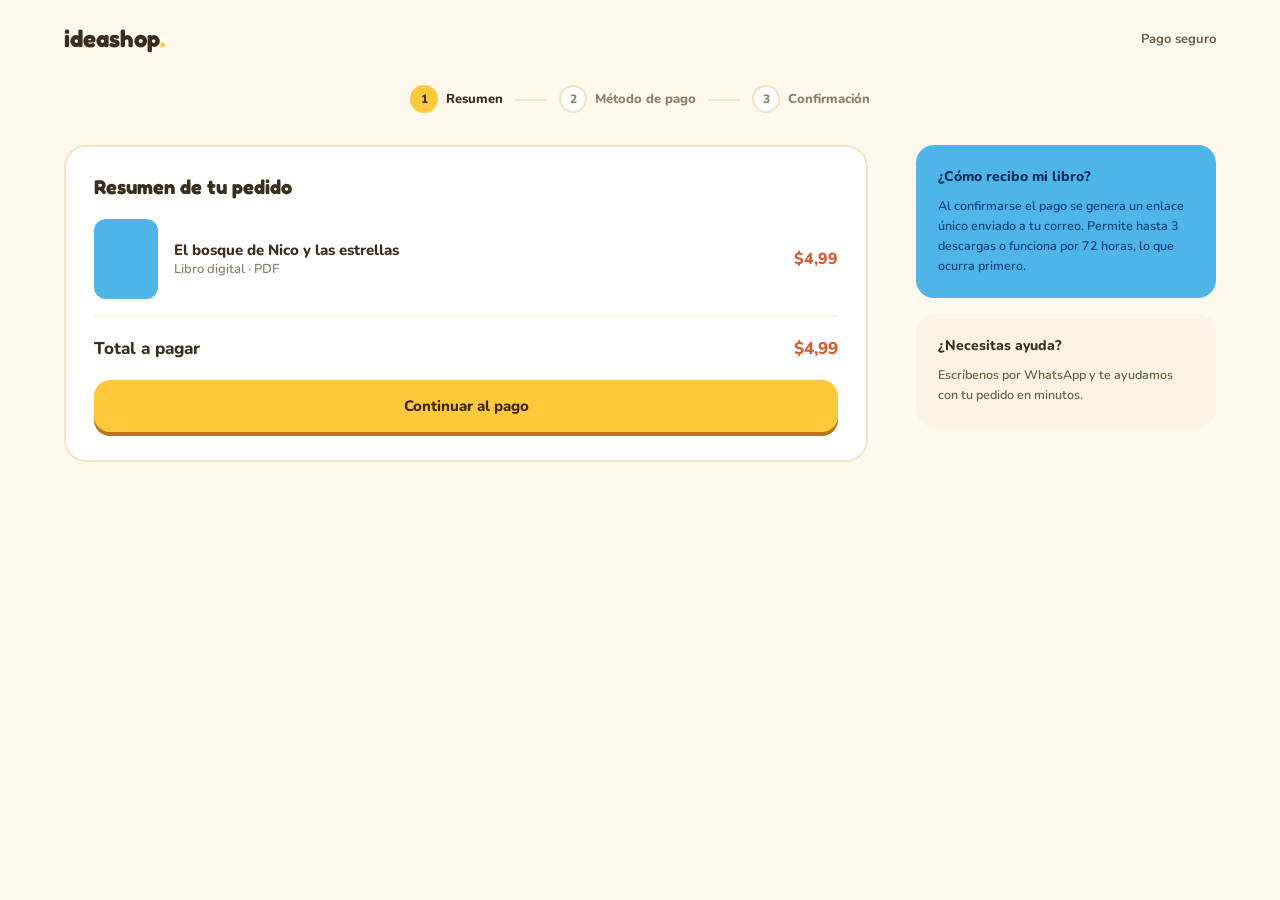
==== public/checkout.html @ 3af10f52 "Primera versión del sitio ideashop kids" ====
<!doctype html>
<html lang="es">
<head>
<meta charset="utf-8">
<meta name="viewport" content="width=device-width, initial-scale=1">
<title>Pago del pedido — ideashop EC</title>
<link rel="preconnect" href="https://fonts.googleapis.com">
<link href="https://fonts.googleapis.com/css2?family=Fredoka:wght@500;600;700&family=Nunito:wght@400;600;700;800&display=swap" rel="stylesheet">
<link rel="stylesheet" href="css/styles.css">
<style>
  .step-circle{width:28px;height:28px;border-radius:50%;font-size:12px;font-weight:800;display:flex;align-items:center;justify-content:center;background:#fff;color:#8A7F6B;border:2px solid #F1E4C6}
  .step-circle.done{background:var(--accent);color:#412402;border-color:var(--accent)}
  .step-label{font-size:13px;font-weight:800;color:#8A7F6B}
  .step-label.done{color:#3A2E1F}
  .pago-panel{background:#fff;border:2px solid #F1E4C6;border-radius:22px;padding:28px;display:flex;flex-direction:column;gap:20px}
  .pago-panel[hidden]{display:none}
  .metodo-btn{text-align:left;background:#FBF4E4;border:2px solid #F1E4C6;border-radius:16px;padding:20px;display:flex;gap:16px;align-items:center;width:100%}
</style>
</head>
<body>

<div style="display:flex;flex-direction:column">

  <header style="display:flex;align-items:center;justify-content:space-between;padding:24px 64px;flex-wrap:wrap;gap:12px">
    <a href="index.html" style="font-family:'Fredoka',sans-serif;font-size:24px;font-weight:700;color:#3A2E1F">
      ideashop<span style="color:var(--accent)">.</span>
    </a>
    <span style="font-size:13px;color:#6B5D48;font-weight:700">Pago seguro</span>
  </header>

  <!-- Indicador de pasos -->
  <div style="display:flex;justify-content:center;gap:12px;padding:8px 64px 0;box-sizing:border-box">
    <div style="display:flex;align-items:center;gap:8px">
      <div class="step-circle done" id="circle1">1</div>
      <span class="step-label done">Resumen</span>
    </div>
    <div style="width:32px;height:2px;background:#F1E4C6;margin-top:14px"></div>
    <div style="display:flex;align-items:center;gap:8px">
      <div class="step-circle" id="circle2">2</div>
      <span class="step-label" id="label2">Método de pago</span>
    </div>
    <div style="width:32px;height:2px;background:#F1E4C6;margin-top:14px"></div>
    <div style="display:flex;align-items:center;gap:8px">
      <div class="step-circle" id="circle3">3</div>
      <span class="step-label" id="label3">Confirmación</span>
    </div>
  </div>

  <section style="padding:32px 64px 72px;display:flex;gap:48px;box-sizing:border-box;align-items:flex-start;flex-wrap:wrap">

    <div style="flex:1;min-width:320px;display:flex;flex-direction:column;gap:24px">

      <!-- PASO 1: resumen -->
      <div class="pago-panel" id="panel-resumen">
        <h2 style="font-size:20px;font-weight:700">Resumen de tu pedido</h2>
        <div style="display:flex;gap:16px;align-items:center;padding-bottom:16px;border-bottom:2px solid #FBF4E4">
          <div style="width:64px;height:80px;border-radius:12px;background:#4FB4E8;flex-shrink:0"></div>
          <div style="flex:1">
            <div style="font-size:15px;font-weight:800">El bosque de Nico y las estrellas</div>
            <div style="font-size:13px;color:#8A7F6B;font-weight:600">Libro digital · PDF</div>
          </div>
          <div style="font-size:16px;font-weight:800;color:#D85A30">$4,99</div>
        </div>
        <div style="display:flex;justify-content:space-between;font-size:17px;font-weight:800">
          <span>Total a pagar</span>
          <span style="color:#D85A30">$4,99</span>
        </div>
        <button class="btn-accent" onclick="goTo('metodo')">Continuar al pago</button>
      </div>

      <!-- PASO 2: elegir método -->
      <div class="pago-panel" id="panel-metodo" hidden>
        <h2 style="font-size:20px;font-weight:700">¿Cómo quieres pagar?</h2>

        <button class="metodo-btn" onclick="goTo('pasarela')">
          <div style="width:44px;height:44px;border-radius:12px;background:#4FB4E8;flex-shrink:0;display:flex;align-items:center;justify-content:center">
            <svg width="22" height="22" viewBox="0 0 24 24" fill="none" stroke="#042C53" stroke-width="2"><rect x="2" y="5" width="20" height="14" rx="2"/><line x1="2" y1="10" x2="22" y2="10"/></svg>
          </div>
          <div style="flex:1">
            <div style="font-size:15px;font-weight:800">Pasarela de pago</div>
            <div style="font-size:13px;color:#8A7F6B;font-weight:600">Tarjeta de crédito o débito. Confirmación al instante.</div>
          </div>
          <svg width="18" height="18" viewBox="0 0 24 24" fill="none" stroke="#8A7F6B" stroke-width="2.5"><path d="M9 18l6-6-6-6"/></svg>
        </button>

        <button class="metodo-btn" onclick="goTo('transferencia')">
          <div style="width:44px;height:44px;border-radius:12px;background:#5FC77E;flex-shrink:0;display:flex;align-items:center;justify-content:center">
            <svg width="22" height="22" viewBox="0 0 24 24" fill="none" stroke="#173404" stroke-width="2"><rect x="1" y="7" width="15" height="10" rx="1"/><path d="M16 10h4l3 3v4h-7z"/><circle cx="6" cy="19" r="1.6"/><circle cx="18.5" cy="19" r="1.6"/></svg>
          </div>
          <div style="flex:1">
            <div style="font-size:15px;font-weight:800">Transferencia bancaria</div>
            <div style="font-size:13px;color:#8A7F6B;font-weight:600">Depositas y envías tu comprobante. Confirmación manual.</div>
          </div>
          <svg width="18" height="18" viewBox="0 0 24 24" fill="none" stroke="#8A7F6B" stroke-width="2.5"><path d="M9 18l6-6-6-6"/></svg>
        </button>
      </div>

      <!-- PASO 3a: pasarela en curso -->
      <div class="pago-panel" id="panel-pasarela" hidden style="align-items:center;text-align:center">
        <div style="width:60px;height:60px;border-radius:50%;background:#4FB4E8;display:flex;align-items:center;justify-content:center">
          <svg width="28" height="28" viewBox="0 0 24 24" fill="none" stroke="#042C53" stroke-width="2"><rect x="2" y="5" width="20" height="14" rx="2"/><line x1="2" y1="10" x2="22" y2="10"/></svg>
        </div>
        <h2 style="font-size:19px;font-weight:700">Serás redirigido a la pasarela</h2>
        <p style="font-size:14px;color:#6B5D48;max-width:380px;line-height:1.6;font-weight:600">
          Aquí el sitio real abre el formulario seguro de la pasarela (ej. Payphone o PlacetoPay) para que ingreses los datos de tu tarjeta.
        </p>
        <button class="btn-accent" onclick="goTo('confirmado-pasarela')">Simular pago aprobado →</button>
        <span style="font-size:12px;color:#B4B2A9;font-weight:600">(botón solo de demostración del mockup)</span>
      </div>

      <!-- PASO 3b: transferencia -->
      <div class="pago-panel" id="panel-transferencia" hidden>
        <h2 style="font-size:19px;font-weight:700">Datos para tu transferencia</h2>
        <div style="background:#FBF4E4;border-radius:16px;padding:18px;display:flex;flex-direction:column;gap:8px;font-size:14px;font-weight:600">
          <div><strong>Banco:</strong> Banco Pichincha</div>
          <div><strong>Cuenta de ahorros:</strong> 22XXXXXXXX01</div>
          <div><strong>Titular:</strong> ideashop EC Cía. Ltda.</div>
          <div><strong>RUC:</strong> 17XXXXXXXX001</div>
          <div><strong>Valor:</strong> $4,99</div>
        </div>
        <div style="display:flex;flex-direction:column;gap:6px">
          <span style="font-size:13px;font-weight:800">Comprobante de depósito</span>
          <div style="border:2px dashed #F1E4C6;border-radius:14px;padding:24px;text-align:center;color:#8A7F6B;font-size:13px;font-weight:600">
            [Adjuntar foto o PDF del comprobante]
          </div>
        </div>
        <button class="btn-accent" onclick="goTo('confirmado-transferencia')">Enviar comprobante</button>
      </div>

      <!-- PASO 4a: confirmado por pasarela -->
      <div class="pago-panel" id="panel-confirmado-pasarela" hidden style="align-items:center;text-align:center;padding:32px">
        <div style="width:64px;height:64px;border-radius:50%;background:#5FC77E;display:flex;align-items:center;justify-content:center">
          <svg width="30" height="30" viewBox="0 0 24 24" fill="none" stroke="#173404" stroke-width="2.5"><path d="M20 6L9 17l-5-5"/></svg>
        </div>
        <h2 style="font-size:20px;font-weight:700">Pago aprobado</h2>
        <p style="font-size:14px;color:#6B5D48;max-width:380px;line-height:1.6;font-weight:600">
          Tu pago fue confirmado al instante. Ya generamos tu enlace de descarga y lo enviamos a tu correo.
        </p>
        <a href="descarga.html" class="btn-accent">Ver el enlace de descarga →</a>
      </div>

      <!-- PASO 4b: en revisión por transferencia -->
      <div class="pago-panel" id="panel-confirmado-transferencia" hidden style="align-items:center;text-align:center;padding:32px">
        <div style="width:64px;height:64px;border-radius:50%;background:var(--accent);display:flex;align-items:center;justify-content:center">
          <svg width="26" height="26" viewBox="0 0 24 24" fill="none" stroke="#412402" stroke-width="2"><circle cx="12" cy="12" r="9"/><path d="M12 7v5l3 3"/></svg>
        </div>
        <h2 style="font-size:20px;font-weight:700">Comprobante recibido</h2>
        <p style="font-size:14px;color:#6B5D48;max-width:400px;line-height:1.6;font-weight:600">
          Estamos verificando tu transferencia. En cuanto se confirme (máximo 24 horas hábiles) recibirás tu enlace de descarga por correo.
        </p>
        <a href="descarga.html" class="btn-outline">Ver cómo se verá tu enlace →</a>
      </div>

    </div>

    <!-- Barra lateral de ayuda -->
    <div style="width:300px;flex-shrink:0;display:flex;flex-direction:column;gap:16px">
      <div style="background:#4FB4E8;border-radius:18px;padding:22px;display:flex;flex-direction:column;gap:10px">
        <span style="color:#042C53;font-size:14px;font-weight:800">¿Cómo recibo mi libro?</span>
        <p style="color:#0C447C;font-size:12.5px;line-height:1.6;margin:0;font-weight:600">
          Al confirmarse el pago se genera un enlace único enviado a tu correo. Permite hasta 3 descargas o funciona por 72 horas, lo que ocurra primero.
        </p>
      </div>
      <div style="background:#FBF4E4;border-radius:18px;padding:22px;display:flex;flex-direction:column;gap:10px">
        <span style="font-size:14px;font-weight:800;color:#3A2E1F">¿Necesitas ayuda?</span>
        <p style="color:#6B5D48;font-size:12.5px;line-height:1.6;margin:0;font-weight:600">
          Escríbenos por WhatsApp y te ayudamos con tu pedido en minutos.
        </p>
      </div>
    </div>
  </section>
</div>

<script>
// Máquina de estados del checkout (equivalente al mockup original).
// pasos: resumen -> metodo -> pasarela|transferencia -> confirmado-pasarela|confirmado-transferencia
const PANELS = ['resumen', 'metodo', 'pasarela', 'transferencia', 'confirmado-pasarela', 'confirmado-transferencia'];

function goTo(step) {
  PANELS.forEach(p => {
    document.getElementById('panel-' + p).hidden = (p !== step);
  });

  const step2Done = step !== 'resumen';
  const step3Done = step === 'confirmado-pasarela' || step === 'confirmado-transferencia';

  setStepVisual('circle2', 'label2', step2Done);
  setStepVisual('circle3', 'label3', step3Done);
}

function setStepVisual(circleId, labelId, done) {
  document.getElementById(circleId).classList.toggle('done', done);
  document.getElementById(labelId).classList.toggle('done', done);
}

// Estado inicial
goTo('resumen');
</script>
</body>
</html>
---- public/css/styles.css ----
/* ideashop EC — Estilos globales
   Paleta "Arcoíris de cuentos"
   Fuentes: Fredoka (títulos) + Nunito (texto) */

:root {
  --accent: #FFC93C;      /* amarillo sol */
  --blue: #4FB4E8;        /* azul cielo */
  --coral: #FF7A5C;       /* coral */
  --green: #5FC77E;       /* verde */
  --cream: #FFF8ED;       /* crema (fondo) */
  --text: #3A2E1F;        /* marrón oscuro */
  --text-soft: #6B5D48;
  --text-muted: #8A7F6B;
  --border: #F1E4C6;
  --panel: #FBF4E4;
}

* { box-sizing: border-box; }

body {
  margin: 0;
  font-family: 'Nunito', sans-serif;
  background: var(--cream);
  color: var(--text);
}

h1, h2, h3 {
  font-family: 'Fredoka', sans-serif;
  margin: 0;
}

a { color: inherit; text-decoration: none; }

button {
  font-family: 'Nunito', sans-serif;
  cursor: pointer;
  border: none;
}

.container {
  max-width: 1200px;
  margin: 0 auto;
  padding: 0 24px;
}

/* Botón "presionado" reutilizable */
.btn-accent {
  background: var(--accent);
  color: #412402;
  padding: 16px 32px;
  border-radius: 16px;
  font-weight: 800;
  font-size: 15px;
  box-shadow: 0 4px 0 #BA7517;
  display: inline-flex;
  align-items: center;
  justify-content: center;
  gap: 8px;
}

.btn-outline {
  border: 2px solid var(--text);
  color: var(--text);
  padding: 14px 28px;
  border-radius: 14px;
  font-weight: 800;
  font-size: 14px;
}

/* Utilidades responsive básicas */
@media (max-width: 960px) {
  header nav { display: none !important; }
  section[style*="display:flex"] { flex-wrap: wrap; }
}
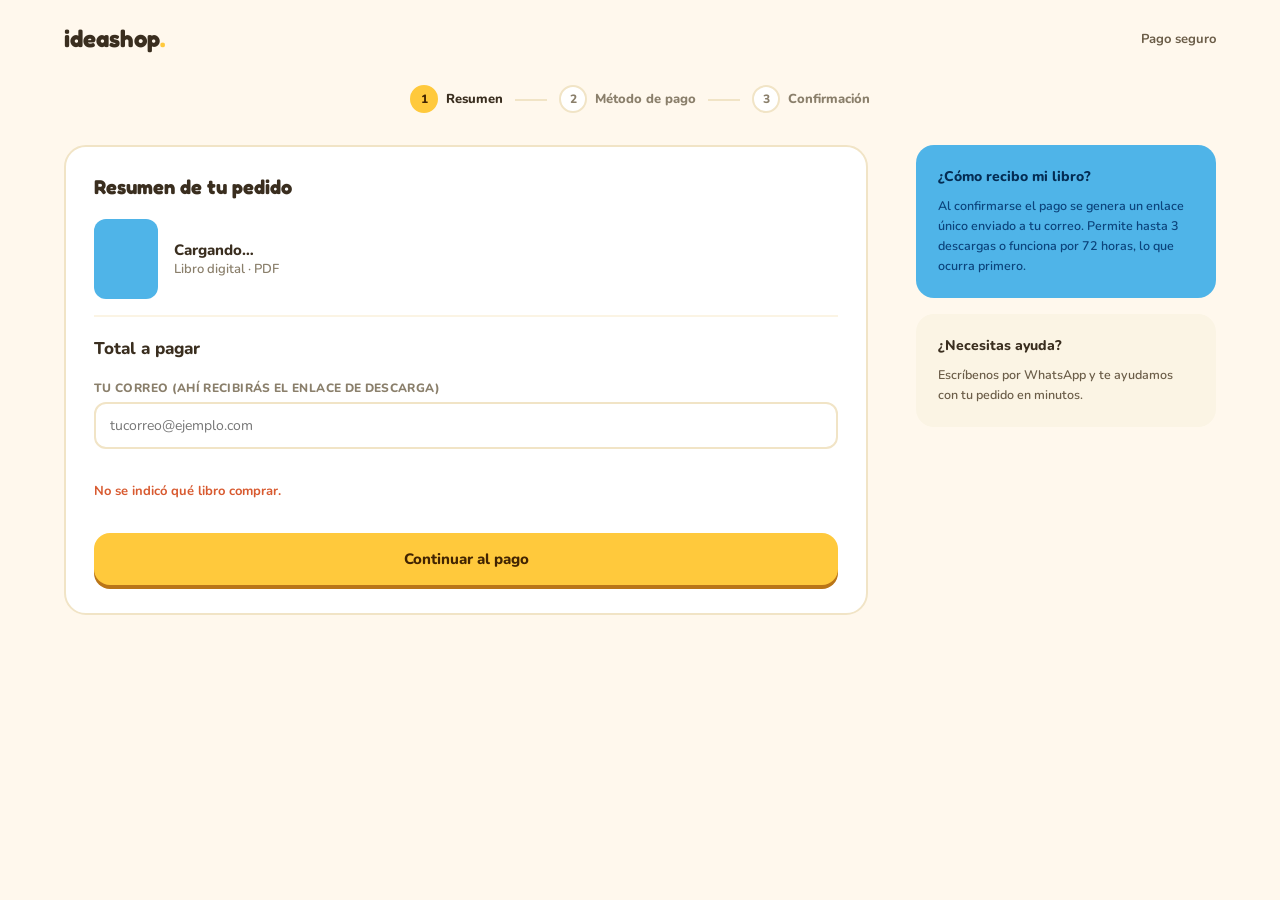
==== commit cbb53fb1: "Versionado 20260928T20H45" ====
--- a/public/checkout.html
+++ b/public/checkout.html
@@ -53,26 +53,31 @@
       <!-- PASO 1: resumen -->
       <div class="pago-panel" id="panel-resumen">
         <h2 style="font-size:20px;font-weight:700">Resumen de tu pedido</h2>
-        <div style="display:flex;gap:16px;align-items:center;padding-bottom:16px;border-bottom:2px solid #FBF4E4">
+        <div id="resumenLibro" style="display:flex;gap:16px;align-items:center;padding-bottom:16px;border-bottom:2px solid #FBF4E4">
           <div style="width:64px;height:80px;border-radius:12px;background:#4FB4E8;flex-shrink:0"></div>
           <div style="flex:1">
-            <div style="font-size:15px;font-weight:800">El bosque de Nico y las estrellas</div>
+            <div style="font-size:15px;font-weight:800">Cargando…</div>
             <div style="font-size:13px;color:#8A7F6B;font-weight:600">Libro digital · PDF</div>
           </div>
-          <div style="font-size:16px;font-weight:800;color:#D85A30">$4,99</div>
+          <div id="resumenPrecio" style="font-size:16px;font-weight:800;color:#D85A30"></div>
         </div>
         <div style="display:flex;justify-content:space-between;font-size:17px;font-weight:800">
           <span>Total a pagar</span>
-          <span style="color:#D85A30">$4,99</span>
-        </div>
-        <button class="btn-accent" onclick="goTo('metodo')">Continuar al pago</button>
+          <span id="resumenTotal" style="color:#D85A30"></span>
+        </div>
+        <div class="field" style="display:flex;flex-direction:column;gap:6px">
+          <label for="email" style="font-size:12px;font-weight:800;color:#8A7F6B;text-transform:uppercase;letter-spacing:.03em">Tu correo (ahí recibirás el enlace de descarga)</label>
+          <input id="email" type="email" placeholder="tucorreo@ejemplo.com" style="border:2px solid #F1E4C6;border-radius:12px;padding:12px 14px;font-family:'Nunito',sans-serif;font-size:14px">
+        </div>
+        <p id="resumenError" style="color:#D85A30;font-size:13px;font-weight:700;display:none"></p>
+        <button class="btn-accent" onclick="goToMetodo()">Continuar al pago</button>
       </div>
 
       <!-- PASO 2: elegir método -->
       <div class="pago-panel" id="panel-metodo" hidden>
         <h2 style="font-size:20px;font-weight:700">¿Cómo quieres pagar?</h2>
 
-        <button class="metodo-btn" onclick="goTo('pasarela')">
+        <button class="metodo-btn" onclick="elegirMetodo('pasarela')">
           <div style="width:44px;height:44px;border-radius:12px;background:#4FB4E8;flex-shrink:0;display:flex;align-items:center;justify-content:center">
             <svg width="22" height="22" viewBox="0 0 24 24" fill="none" stroke="#042C53" stroke-width="2"><rect x="2" y="5" width="20" height="14" rx="2"/><line x1="2" y1="10" x2="22" y2="10"/></svg>
           </div>
@@ -83,7 +88,7 @@
           <svg width="18" height="18" viewBox="0 0 24 24" fill="none" stroke="#8A7F6B" stroke-width="2.5"><path d="M9 18l6-6-6-6"/></svg>
         </button>
 
-        <button class="metodo-btn" onclick="goTo('transferencia')">
+        <button class="metodo-btn" onclick="elegirMetodo('transferencia')">
           <div style="width:44px;height:44px;border-radius:12px;background:#5FC77E;flex-shrink:0;display:flex;align-items:center;justify-content:center">
             <svg width="22" height="22" viewBox="0 0 24 24" fill="none" stroke="#173404" stroke-width="2"><rect x="1" y="7" width="15" height="10" rx="1"/><path d="M16 10h4l3 3v4h-7z"/><circle cx="6" cy="19" r="1.6"/><circle cx="18.5" cy="19" r="1.6"/></svg>
           </div>
@@ -93,6 +98,7 @@
           </div>
           <svg width="18" height="18" viewBox="0 0 24 24" fill="none" stroke="#8A7F6B" stroke-width="2.5"><path d="M9 18l6-6-6-6"/></svg>
         </button>
+        <p id="metodoError" style="color:#D85A30;font-size:13px;font-weight:700;display:none"></p>
       </div>
 
       <!-- PASO 3a: pasarela en curso -->
@@ -104,8 +110,8 @@
         <p style="font-size:14px;color:#6B5D48;max-width:380px;line-height:1.6;font-weight:600">
           Aquí el sitio real abre el formulario seguro de la pasarela (ej. Payphone o PlacetoPay) para que ingreses los datos de tu tarjeta.
         </p>
-        <button class="btn-accent" onclick="goTo('confirmado-pasarela')">Simular pago aprobado →</button>
-        <span style="font-size:12px;color:#B4B2A9;font-weight:600">(botón solo de demostración del mockup)</span>
+        <button class="btn-accent" onclick="simularPasarelaOk()">Simular pago aprobado →</button>
+        <span style="font-size:12px;color:#B4B2A9;font-weight:600">(botón solo de demostración del mockup; en el sitio real esto lo confirma la pasarela)</span>
       </div>
 
       <!-- PASO 3b: transferencia -->
@@ -116,7 +122,8 @@
           <div><strong>Cuenta de ahorros:</strong> 22XXXXXXXX01</div>
           <div><strong>Titular:</strong> ideashop EC Cía. Ltda.</div>
           <div><strong>RUC:</strong> 17XXXXXXXX001</div>
-          <div><strong>Valor:</strong> $4,99</div>
+          <div><strong>Valor:</strong> <span id="transferenciaValor"></span></div>
+          <div><strong>Referencia:</strong> <span id="transferenciaCodigo"></span> <span style="font-weight:600;color:#8A7F6B">(inclúyela en el comprobante)</span></div>
         </div>
         <div style="display:flex;flex-direction:column;gap:6px">
           <span style="font-size:13px;font-weight:800">Comprobante de depósito</span>
@@ -124,7 +131,7 @@
             [Adjuntar foto o PDF del comprobante]
           </div>
         </div>
-        <button class="btn-accent" onclick="goTo('confirmado-transferencia')">Enviar comprobante</button>
+        <button class="btn-accent" onclick="enviarComprobante()">Enviar comprobante</button>
       </div>
 
       <!-- PASO 4a: confirmado por pasarela -->
@@ -136,7 +143,7 @@
         <p style="font-size:14px;color:#6B5D48;max-width:380px;line-height:1.6;font-weight:600">
           Tu pago fue confirmado al instante. Ya generamos tu enlace de descarga y lo enviamos a tu correo.
         </p>
-        <a href="descarga.html" class="btn-accent">Ver el enlace de descarga →</a>
+        <a id="linkDescargaPasarela" href="#" class="btn-accent">Ver el enlace de descarga →</a>
       </div>
 
       <!-- PASO 4b: en revisión por transferencia -->
@@ -146,9 +153,9 @@
         </div>
         <h2 style="font-size:20px;font-weight:700">Comprobante recibido</h2>
         <p style="font-size:14px;color:#6B5D48;max-width:400px;line-height:1.6;font-weight:600">
-          Estamos verificando tu transferencia. En cuanto se confirme (máximo 24 horas hábiles) recibirás tu enlace de descarga por correo.
-        </p>
-        <a href="descarga.html" class="btn-outline">Ver cómo se verá tu enlace →</a>
+          Estamos verificando tu transferencia. En cuanto se confirme (máximo 24 horas hábiles) recibirás tu enlace de descarga por correo. Tu código de pedido es <strong id="confirmTransferCodigo"></strong>.
+        </p>
+        <a href="index.html" class="btn-outline">Volver al catálogo</a>
       </div>
 
     </div>
@@ -172,18 +179,22 @@
 </div>
 
 <script>
-// Máquina de estados del checkout (equivalente al mockup original).
-// pasos: resumen -> metodo -> pasarela|transferencia -> confirmado-pasarela|confirmado-transferencia
+// Máquina de estados del checkout, ahora conectada al backend real
+// (Worker + D1): crea el pedido, y según el método, confirma el pago
+// (simulado para pasarela) o deja el pedido pendiente de revisión manual
+// (transferencia), generando el token real de descarga (3 intentos / 72h).
+
 const PANELS = ['resumen', 'metodo', 'pasarela', 'transferencia', 'confirmado-pasarela', 'confirmado-transferencia'];
+const slug = new URLSearchParams(location.search).get('slug');
+let libroActual = null;
+let pedidoCodigo = null;
 
 function goTo(step) {
   PANELS.forEach(p => {
     document.getElementById('panel-' + p).hidden = (p !== step);
   });
-
   const step2Done = step !== 'resumen';
   const step3Done = step === 'confirmado-pasarela' || step === 'confirmado-transferencia';
-
   setStepVisual('circle2', 'label2', step2Done);
   setStepVisual('circle3', 'label3', step3Done);
 }
@@ -193,7 +204,92 @@
   document.getElementById(labelId).classList.toggle('done', done);
 }
 
+async function cargarResumen() {
+  if (!slug) {
+    document.getElementById('resumenError').textContent = 'No se indicó qué libro comprar.';
+    document.getElementById('resumenError').style.display = 'block';
+    return;
+  }
+  const res = await fetch(`/api/libros/${encodeURIComponent(slug)}`);
+  if (!res.ok) {
+    document.getElementById('resumenError').textContent = 'No encontramos ese libro.';
+    document.getElementById('resumenError').style.display = 'block';
+    return;
+  }
+  const { libro } = await res.json();
+  libroActual = libro;
+  document.querySelector('#resumenLibro > div:nth-child(2) > div:first-child').textContent = libro.titulo;
+  document.getElementById('resumenPrecio').textContent = '$' + libro.precio;
+  document.getElementById('resumenTotal').textContent = '$' + libro.precio;
+}
+
+function goToMetodo() {
+  const email = document.getElementById('email').value.trim();
+  const err = document.getElementById('resumenError');
+  if (!email || !email.includes('@')) {
+    err.textContent = 'Ingresa un correo válido para poder enviarte el enlace de descarga.';
+    err.style.display = 'block';
+    return;
+  }
+  err.style.display = 'none';
+  goTo('metodo');
+}
+
+async function crearPedido(metodo) {
+  const email = document.getElementById('email').value.trim();
+  const res = await fetch('/api/checkout', {
+    method: 'POST',
+    headers: { 'Content-Type': 'application/json' },
+    body: JSON.stringify({ slug, email, metodo }),
+  });
+  if (!res.ok) throw new Error('No se pudo crear el pedido');
+  const { pedido } = await res.json();
+  pedidoCodigo = pedido.codigo;
+  return pedido;
+}
+
+async function elegirMetodo(metodo) {
+  const errEl = document.getElementById('metodoError');
+  errEl.style.display = 'none';
+  try {
+    await crearPedido(metodo);
+    if (metodo === 'pasarela') {
+      goTo('pasarela');
+    } else {
+      document.getElementById('transferenciaValor').textContent = '$' + (libroActual ? libroActual.precio : '');
+      document.getElementById('transferenciaCodigo').textContent = pedidoCodigo;
+      goTo('transferencia');
+    }
+  } catch (e) {
+    errEl.textContent = 'No se pudo iniciar el pago. Intenta de nuevo.';
+    errEl.style.display = 'block';
+  }
+}
+
+// Simula la confirmación que en el sitio real llega desde Payphone/PlacetoPay
+// (webhook). Aquí la disparamos manualmente solo para ver el flujo completo.
+async function simularPasarelaOk() {
+  const res = await fetch('/api/pago/webhook-pasarela', {
+    method: 'POST',
+    headers: { 'Content-Type': 'application/json' },
+    body: JSON.stringify({ codigo: pedidoCodigo, referencia: 'DEMO-' + Date.now() }),
+  });
+  if (!res.ok) return;
+  const { token } = await res.json();
+  document.getElementById('linkDescargaPasarela').href = `descarga.html?token=${encodeURIComponent(token)}`;
+  goTo('confirmado-pasarela');
+}
+
+function enviarComprobante() {
+  // El pedido ya quedó "pendiente" en /api/checkout; la confirmación real
+  // la hace un administrador desde /admin (botón "Confirmar pago"), lo que
+  // genera el token de descarga y (en producción) dispara el correo.
+  document.getElementById('confirmTransferCodigo').textContent = pedidoCodigo;
+  goTo('confirmado-transferencia');
+}
+
 // Estado inicial
+cargarResumen();
 goTo('resumen');
 </script>
 </body>
